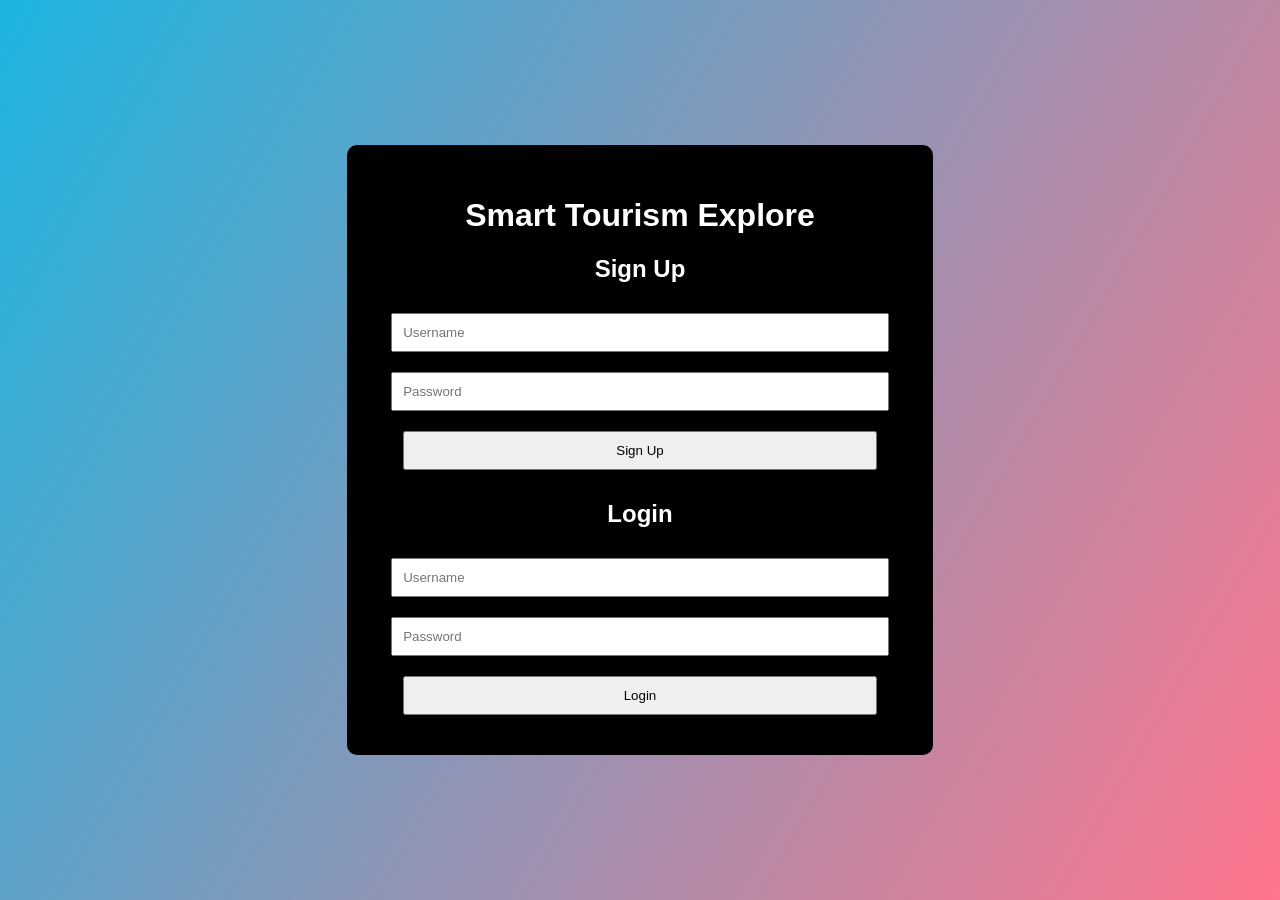
==== index.html @ c0e9bb7b "Added Smart Tourism Explorer_2 project files" ====
<!DOCTYPE html>
<html>
<head>
<title>Smart Tourism</title>
<link rel="stylesheet" href="style.css">
</head>
<body>

<div class="auth-container">
  <div class="auth-box">
    <h1> Smart Tourism Explore </h1>

    <h2>Sign Up</h2>
    <input type="text" id="regUser" placeholder="Username">
    <input type="password" id="regPass" placeholder="Password">
    <button onclick="register()">Sign Up</button>

    <h2>Login</h2>
    <input type="text" id="loginUser" placeholder="Username">
    <input type="password" id="loginPass" placeholder="Password">
    <button onclick="login()">Login</button>
  </div>
</div>

<script src="script.js"></script>
</body>
</html>
---- style.css ----
body{
  margin:0;
  font-family:Arial;
  background:linear-gradient(120deg,#1cb5e0,#ff758c);
  color:white;
}

.auth-container{
  display:flex;
  justify-content:center;
  align-items:center;
  height:100vh;
}

.auth-box{
  background:#000;
  padding:30px;
  border-radius:10px;
  text-align:center;
}

input,button{
  width:90%;
  padding:10px;
  margin:10px;
}

.sidebar{
  width:200px;
  height:100vh;
  background:black;
  position:fixed;
}

.sidebar li{
  padding:15px;
  cursor:pointer;
}

.sidebar li:hover{
  background:#1cb5e0;
}

.main{
  margin-left:210px;
  padding:20px;
}

/* CARD */
.card{
  width:250px;
  display:inline-block;
  margin:10px;
  background:#222;
  border-radius:10px;
  overflow:hidden;
  text-align:center;
  padding-bottom:10px;
}

.card img{
  width:100%;
  height:150px;
  object-fit:cover;
}

.card h3{
  margin:12px 0 8px;
  text-align:center;
}

.card p{
  margin:8px 12px;
  text-align:center;
}

.card a{
  display:inline-block;
  margin:10px 0 15px;
  color:yellow;
  text-align:center;
}

/* Report textarea full width */
textarea{
  width: 95%;
  max-width: 800px;
  padding: 10px;
  margin: 10px 0;
  border-radius: 8px;
  resize: none;
}
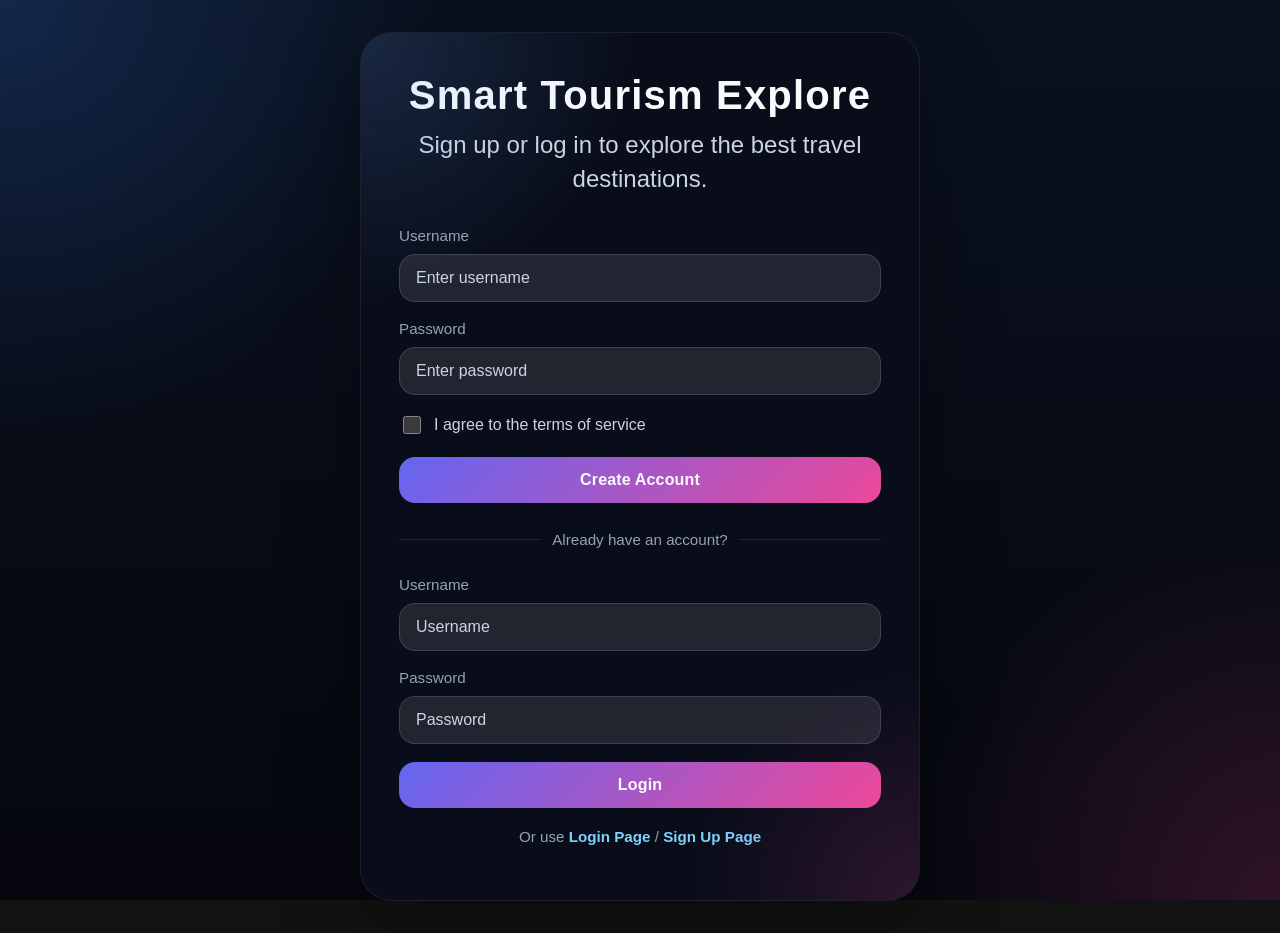
==== commit fca4a956: "Updated project with new features and UI improvements" ====
--- a/index.html
+++ b/index.html
@@ -1,27 +1,49 @@
 <!DOCTYPE html>
 <html>
+
 <head>
-<title>Smart Tourism</title>
-<link rel="stylesheet" href="style.css">
+  <title>Smart Tourism</title>
+  <link rel="stylesheet" href="style.css">
 </head>
+
 <body>
 
-<div class="auth-container">
-  <div class="auth-box">
-    <h1> Smart Tourism Explore </h1>
+  <div class="auth-container">
+    <div class="auth-box">
+      <h1>Smart Tourism Explore</h1>
+      <h2>Sign up or log in to explore the best travel destinations.</h2>
 
-    <h2>Sign Up</h2>
-    <input type="text" id="regUser" placeholder="Username">
-    <input type="password" id="regPass" placeholder="Password">
-    <button onclick="register()">Sign Up</button>
+      <div class="form-group">
+        <label for="regUser">Username</label>
+        <input type="text" id="regUser" placeholder="Enter username">
+      </div>
+      <div class="form-group">
+        <label for="regPass">Password</label>
+        <input type="password" id="regPass" placeholder="Enter password">
+      </div>
+      <div class="check-row">
+        <input type="checkbox" id="agree">
+        <label for="agree">I agree to the terms of service</label>
+      </div>
+      <button onclick="register()">Create Account</button>
 
-    <h2>Login</h2>
-    <input type="text" id="loginUser" placeholder="Username">
-    <input type="password" id="loginPass" placeholder="Password">
-    <button onclick="login()">Login</button>
+      <div class="separator">Already have an account?</div>
+
+      <div class="form-group">
+        <label for="loginUser">Username</label>
+        <input type="text" id="loginUser" placeholder="Username">
+      </div>
+      <div class="form-group">
+        <label for="loginPass">Password</label>
+        <input type="password" id="loginPass" placeholder="Password">
+      </div>
+      <button onclick="login()">Login</button>
+
+      <p class="auth-footer">Or use <a href="login.html">Login Page</a> / <a href="signup.html">Sign Up Page</a></p>
+    </div>
   </div>
-</div>
 
-<script src="script.js"></script>
+  <script src="script.js"></script>
 </body>
+
 </html>
--- a/style.css
+++ b/style.css
@@ -1,92 +1,339 @@
-body{
-  margin:0;
-  font-family:Arial;
-  background:linear-gradient(120deg,#1cb5e0,#ff758c);
-  color:white;
-}
-
-.auth-container{
-  display:flex;
-  justify-content:center;
-  align-items:center;
-  height:100vh;
-}
-
-.auth-box{
-  background:#000;
-  padding:30px;
-  border-radius:10px;
-  text-align:center;
-}
-
-input,button{
-  width:90%;
-  padding:10px;
-  margin:10px;
-}
-
-.sidebar{
-  width:200px;
-  height:100vh;
-  background:black;
-  position:fixed;
-}
-
-.sidebar li{
-  padding:15px;
-  cursor:pointer;
-}
-
-.sidebar li:hover{
-  background:#1cb5e0;
-}
-
-.main{
-  margin-left:210px;
-  padding:20px;
-}
-
-/* CARD */
-.card{
-  width:250px;
-  display:inline-block;
-  margin:10px;
-  background:#222;
-  border-radius:10px;
-  overflow:hidden;
-  text-align:center;
-  padding-bottom:10px;
-}
-
-.card img{
-  width:100%;
-  height:150px;
-  object-fit:cover;
-}
-
-.card h3{
-  margin:12px 0 8px;
-  text-align:center;
-}
-
-.card p{
-  margin:8px 12px;
-  text-align:center;
-}
-
-.card a{
-  display:inline-block;
-  margin:10px 0 15px;
-  color:yellow;
-  text-align:center;
-}
-
-/* Report textarea full width */
-textarea{
-  width: 95%;
-  max-width: 800px;
-  padding: 10px;
-  margin: 10px 0;
-  border-radius: 8px;
-  resize: none;
-}+﻿:root{
+  color-scheme: dark;
+  font-family: 'Inter', Arial, sans-serif;
+  font-size:16px;
+}
+
+*{
+  box-sizing:border-box;
+}
+
+body{
+  margin:0;
+  min-height:100vh;
+  color:#e2e8f0;
+  background: radial-gradient(circle at top left, rgba(59,130,246,.2), transparent 28%),
+              radial-gradient(circle at bottom right, rgba(236,72,153,.18), transparent 24%),
+              linear-gradient(180deg, #09111f 0%, #06070f 100%);
+  background-attachment: fixed;
+}
+
+a{
+  color:#7dd3fc;
+}
+
+a:hover{
+  color:#38bdf8;
+}
+
+button, input, select, textarea{
+  font:inherit;
+}
+
+.auth-container{
+  min-height:100vh;
+  display:flex;
+  align-items:center;
+  justify-content:center;
+  padding:32px;
+}
+
+.auth-box{
+  width:min(560px,100%);
+  background:rgba(10,14,27,.92);
+  border:1px solid rgba(255,255,255,.08);
+  border-radius:32px;
+  padding:40px 38px;
+  box-shadow:0 28px 80px rgba(0,0,0,.32);
+  position:relative;
+  overflow:hidden;
+}
+
+.auth-box::before{
+  content:'';
+  position:absolute;
+  inset:0;
+  background:radial-gradient(circle at top left, rgba(96,165,250,.18), transparent 26%),
+              radial-gradient(circle at bottom right, rgba(236,72,153,.16), transparent 22%);
+  pointer-events:none;
+}
+
+.auth-box h1{
+  margin:0 0 10px;
+  font-size:2.5rem;
+  letter-spacing:0.03em;
+  text-align:center;
+  color:#f8fafc;
+}
+
+.auth-box h2{
+  margin:0 0 32px;
+  color:#cbd5e1;
+  font-weight:500;
+  text-align:center;
+  line-height:1.4;
+}
+
+.auth-card{
+  max-width:380px;
+  margin-inline:auto;
+}
+
+.form-group{
+  display:flex;
+  flex-direction:column;
+  gap:10px;
+  margin-bottom:18px;
+}
+
+.form-group label{
+  color:#94a3b8;
+  font-size:0.95rem;
+}
+
+input{
+  width:100%;
+  border-radius:16px;
+  border:1px solid rgba(226,232,240,.15);
+  background:rgba(255,255,255,.1);
+  color:#f8fafc;
+  padding:14px 16px;
+  outline:none;
+  transition:0.2s ease;
+}
+
+input::placeholder{
+  color:#cbd5e1;
+}
+
+input:focus{
+  border-color:rgba(59,130,246,.65);
+  box-shadow:0 0 0 4px rgba(59,130,246,.12);
+  background:rgba(255,255,255,.14);
+}
+
+button{
+  width:100%;
+  padding:14px 16px;
+  border:none;
+  border-radius:16px;
+  background:linear-gradient(135deg, #6366f1, #ec4899);
+  color:#f8fafc;
+  font-weight:700;
+  letter-spacing:0.01em;
+  cursor:pointer;
+  transition:transform .2s ease, filter .2s ease;
+}
+
+button:hover{
+  transform:translateY(-1px);
+  filter:brightness(1.04);
+}
+
+.separator{
+  display:flex;
+  align-items:center;
+  text-align:center;
+  margin:28px 0;
+  color:#94a3b8;
+  font-size:0.95rem;
+}
+
+.separator::before,
+.separator::after{
+  content:'';
+  flex:1;
+  height:1px;
+  background:rgba(255,255,255,.1);
+}
+
+.separator::before{
+  margin-right:12px;
+}
+
+.separator::after{
+  margin-left:12px;
+}
+
+.auth-footer{
+  margin-top:20px;
+  text-align:center;
+  color:#94a3b8;
+  font-size:0.95rem;
+}
+
+.auth-footer a{
+  color:#7dd3fc;
+  text-decoration:none;
+  font-weight:600;
+}
+
+.check-row{
+  display:flex;
+  align-items:center;
+  gap:10px;
+  color:#cbd5e1;
+  margin-bottom:20px;
+}
+
+.check-row input{
+  width:18px;
+  height:18px;
+}
+
+.sidebar{
+  width:240px;
+  height:100vh;
+  background:rgba(8,12,23,.96);
+  position:fixed;
+  top:0;
+  left:0;
+  padding-top:28px;
+  border-right:1px solid rgba(255,255,255,.06);
+}
+
+.sidebar h2{
+  text-align:center;
+  margin:0 0 18px;
+  color:#f8fafc;
+  font-size:1.1rem;
+  letter-spacing:0.04em;
+}
+
+.sidebar ul{
+  list-style:none;
+  margin:0;
+  padding:0;
+}
+
+.sidebar li{
+  padding:16px 22px;
+  cursor:pointer;
+  color:#cbd5e1;
+  transition:background .2s ease, color .2s ease;
+}
+
+.sidebar li:hover{
+  background:rgba(96,165,250,.12);
+  color:#fff;
+}
+
+.main{
+  margin-left:250px;
+  padding:34px;
+  min-height:100vh;
+  background:linear-gradient(180deg, rgba(9,20,38,.96), rgba(3,8,16,.96));
+}
+
+.title{
+  font-size:3rem;
+  margin-bottom:22px;
+  font-weight:800;
+  color:#f8fafc;
+}
+
+.card{
+  width:100%;
+  max-width:320px;
+  display:inline-block;
+  margin:12px;
+  background:rgba(10,14,29,.95);
+  border:1px solid rgba(255,255,255,.08);
+  border-radius:24px;
+  overflow:hidden;
+  text-align:left;
+  padding-bottom:18px;
+  box-shadow:0 24px 60px rgba(0,0,0,.22);
+  transition:transform .25s ease,box-shadow .25s ease;
+}
+
+.card:hover{
+  transform:translateY(-6px);
+  box-shadow:0 32px 80px rgba(0,0,0,.28);
+}
+
+.card img{
+  width:100%;
+  height:180px;
+  object-fit:cover;
+}
+
+.card h3{
+  margin:16px 16px 8px;
+  color:#f8fafc;
+}
+
+.card p{
+  margin:0 16px 14px;
+  color:#cbd5e1;
+  line-height:1.55;
+}
+
+.card a{
+  display:inline-block;
+  margin:0 16px 15px;
+  color:#7dd3fc;
+  text-decoration:none;
+  font-weight:700;
+}
+
+.card a:hover{
+  text-decoration:underline;
+}
+
+.report-box,
+.profile-box{
+  width:100%;
+  max-width:760px;
+  margin:auto;
+  display:flex;
+  flex-direction:column;
+  gap:16px;
+  padding:28px;
+  background:rgba(10,14,29,.96);
+  border:1px solid rgba(255,255,255,.08);
+  border-radius:28px;
+}
+
+.report-box textarea,
+.report-box button,
+.profile-box input,
+.profile-box select,
+.profile-box input[type="file"]{
+  width:100%;
+  padding:14px 18px;
+  border-radius:18px;
+  border:1px solid rgba(255,255,255,.12);
+  background:rgba(255,255,255,.08);
+  color:#f8fafc;
+}
+
+.report-box textarea{
+  resize:none;
+  min-height:160px;
+}
+
+.report-box button{
+  max-width:240px;
+  align-self:center;
+  background:linear-gradient(135deg, #6366f1, #ec4899);
+  border:none;
+  cursor:pointer;
+}
+
+.profile-box input,
+.profile-box select,
+.profile-box input[type="file"]{
+  max-width:100%;
+}
+
+.profile-box input[type="file"]{
+  color:#f8fafc;
+}
+
+@media (max-width: 820px) {
+  .sidebar { width:100%; height:auto; position:relative; border-right:none; }
+  .main { margin-left:0; padding:24px; }
+  .card { max-width:100%; }
+  .auth-box { padding:32px 24px; }
+}
